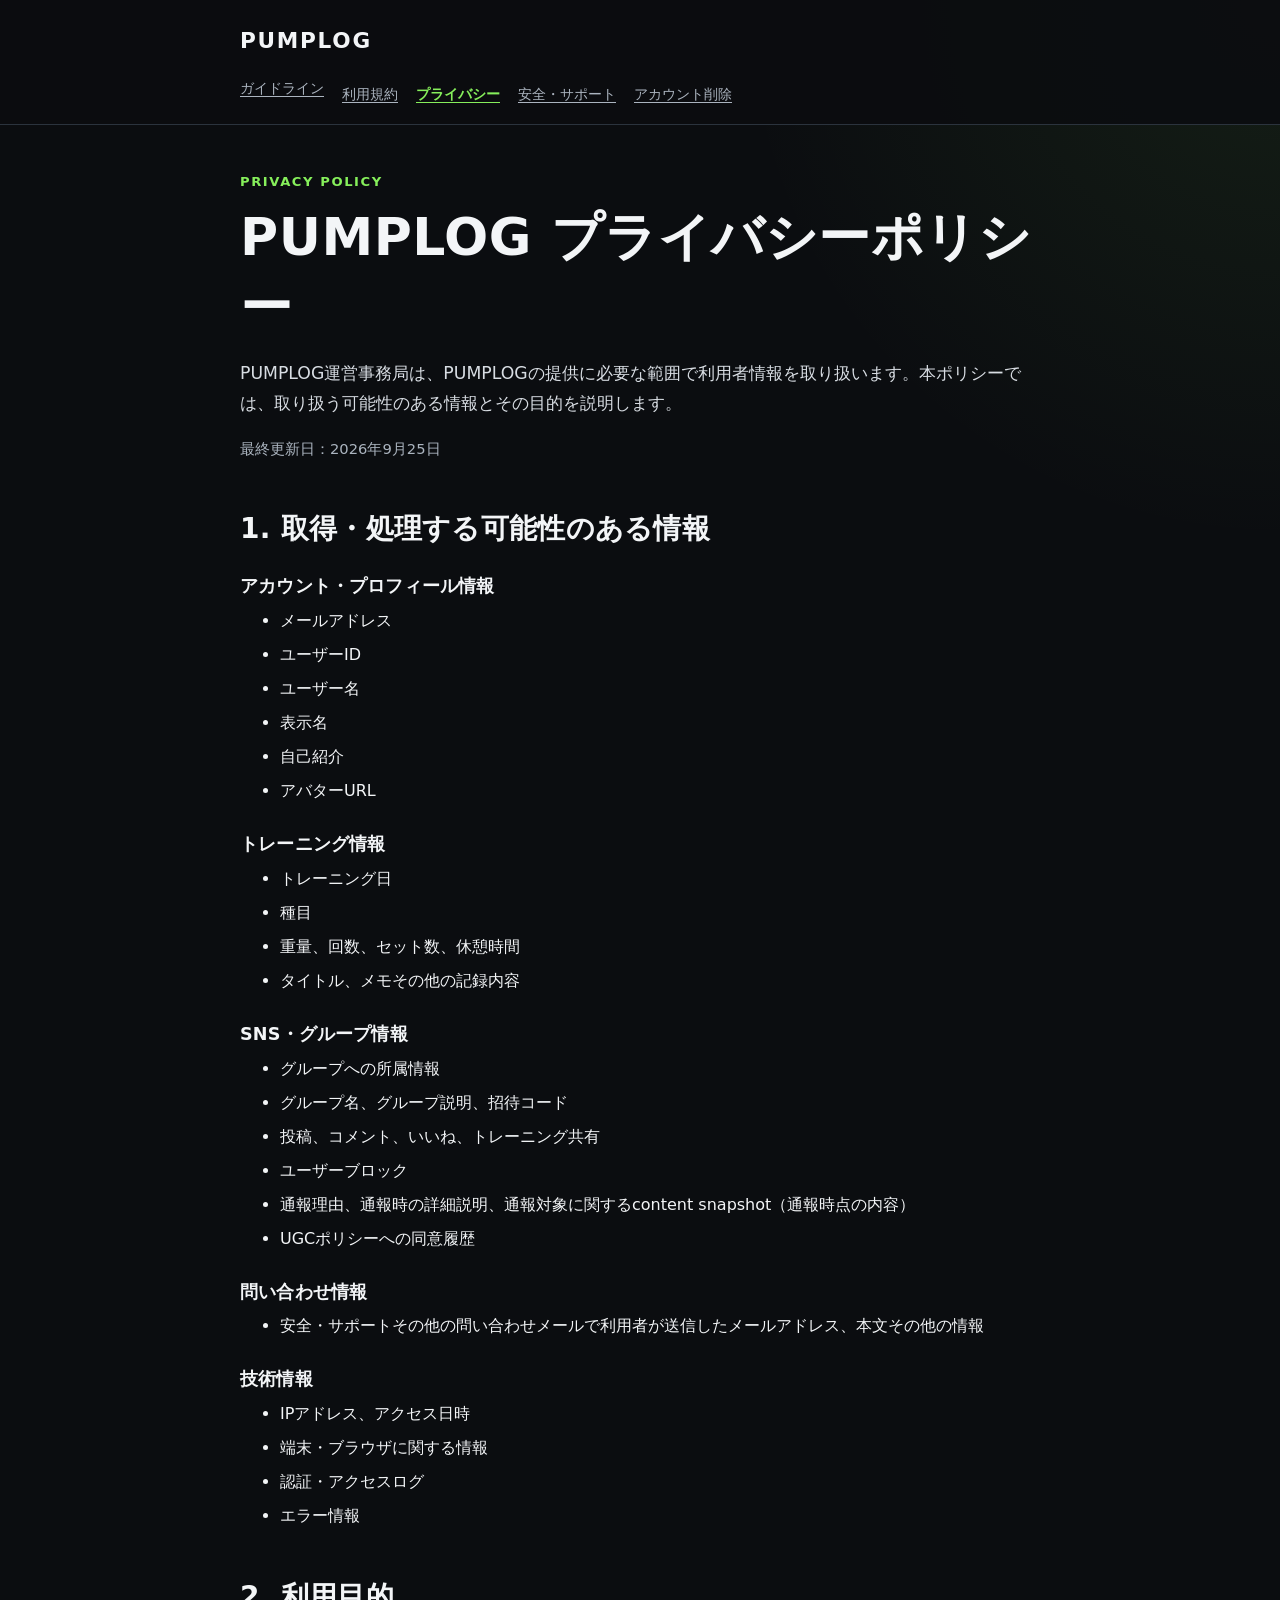
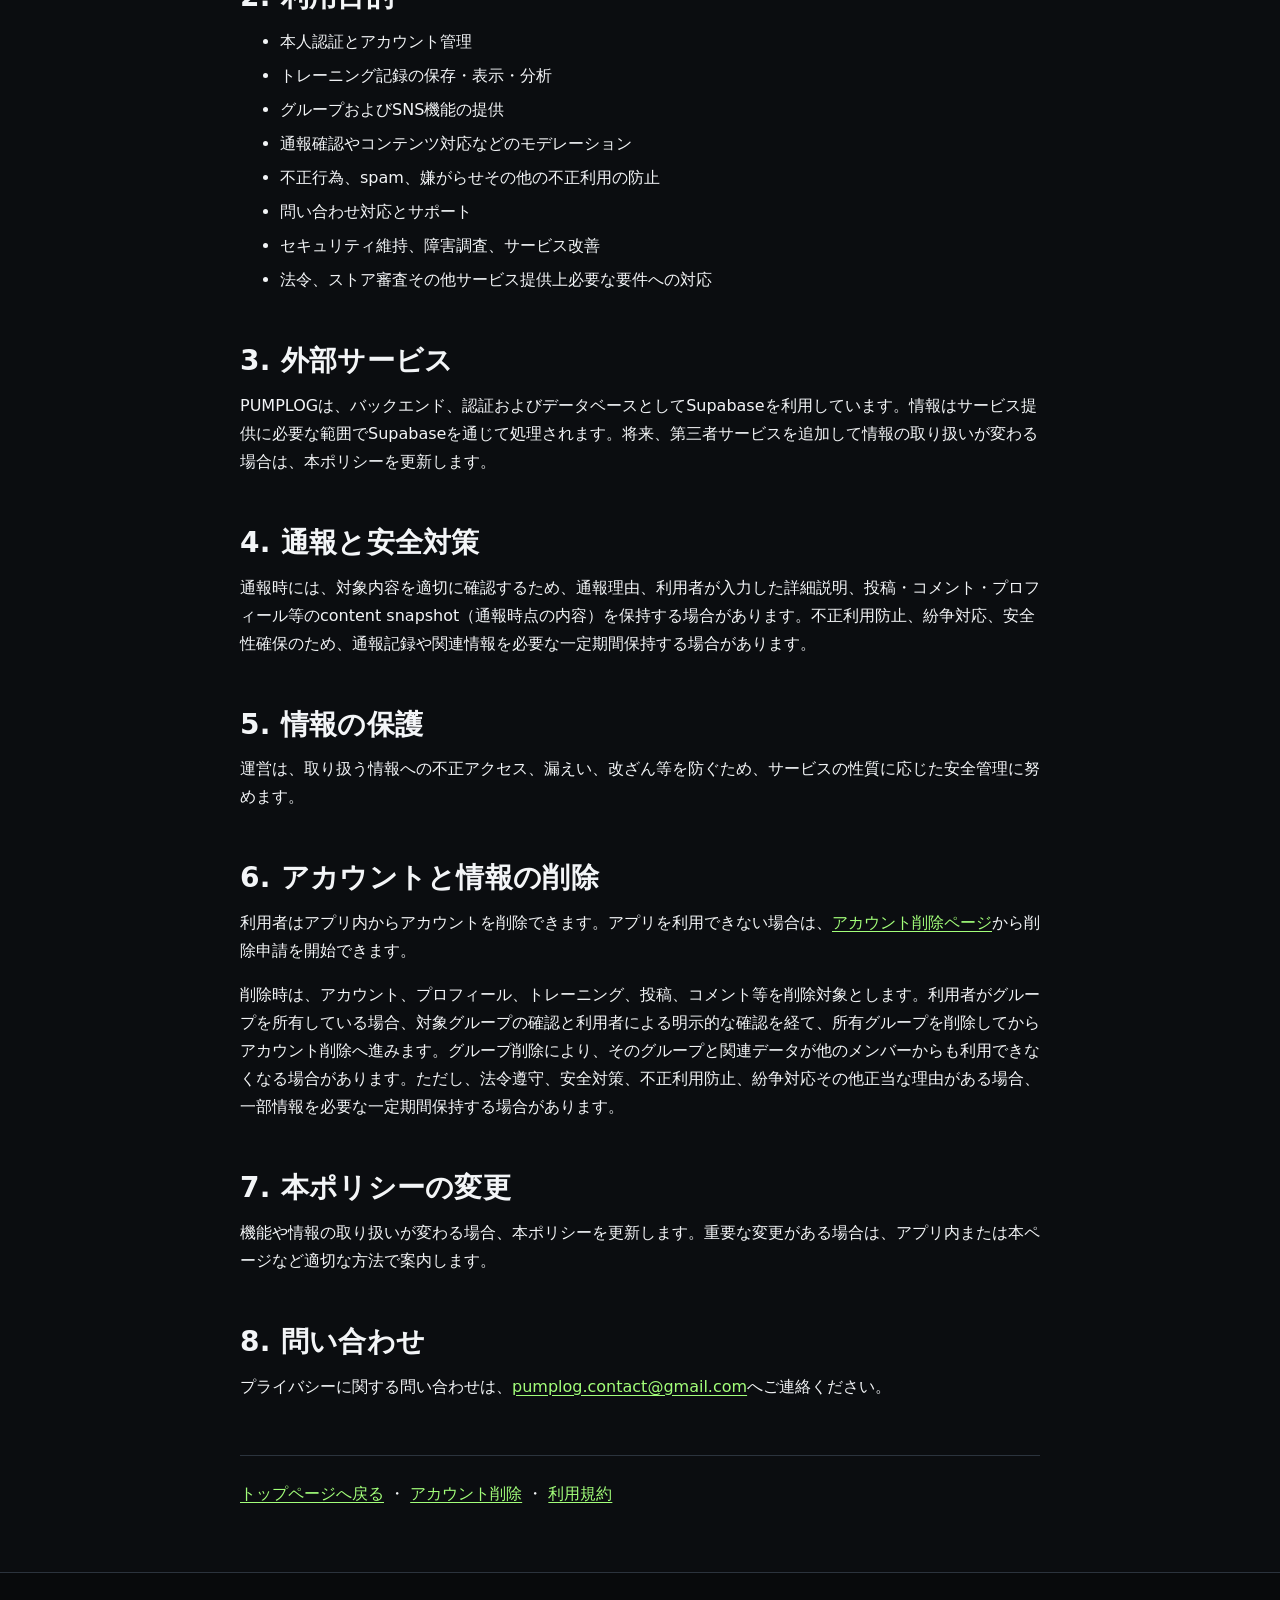
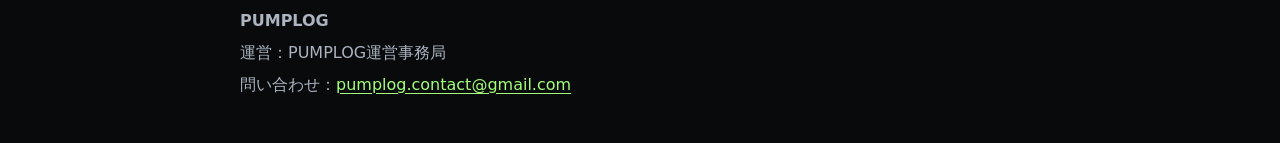
==== privacy/index.html @ 7491b212 "Add PUMPLOG legal and safety pages" ====
<!doctype html>
<html lang="ja">
<head>
  <meta charset="utf-8">
  <meta name="viewport" content="width=device-width, initial-scale=1">
  <meta name="description" content="PUMPLOGプライバシーポリシー">
  <title>プライバシーポリシー | PUMPLOG</title>
  <link rel="stylesheet" href="../styles.css">
</head>
<body>
  <header class="site-header"><div class="header-inner">
    <a class="brand" href="../">PUMPLOG</a>
    <nav class="site-nav" aria-label="法務・サポート"><ul>
      <li><a href="../guidelines/">ガイドライン</a></li><li><a href="../terms/">利用規約</a></li><li><a href="../privacy/" aria-current="page">プライバシー</a></li><li><a href="../safety/">安全・サポート</a></li><li><a href="../delete-account/">アカウント削除</a></li>
    </ul></nav>
  </div></header>
  <main>
    <p class="eyebrow">Privacy Policy</p>
    <h1>PUMPLOG プライバシーポリシー</h1>
    <p class="lead">PUMPLOG運営事務局は、PUMPLOGの提供に必要な範囲で利用者情報を取り扱います。本ポリシーでは、取り扱う可能性のある情報とその目的を説明します。</p>
    <p class="updated">最終更新日：2026年9月25日</p>

    <h2>1. 取得・処理する可能性のある情報</h2>
    <h3>アカウント・プロフィール情報</h3>
    <ul><li>メールアドレス</li><li>ユーザーID</li><li>ユーザー名</li><li>表示名</li><li>自己紹介</li><li>アバターURL</li></ul>
    <h3>トレーニング情報</h3>
    <ul><li>トレーニング日</li><li>種目</li><li>重量、回数、セット数、休憩時間</li><li>タイトル、メモその他の記録内容</li></ul>
    <h3>SNS・グループ情報</h3>
    <ul><li>グループへの所属情報</li><li>グループ名、グループ説明、招待コード</li><li>投稿、コメント、いいね、トレーニング共有</li><li>ユーザーブロック</li><li>通報理由、通報時の詳細説明、通報対象に関するcontent snapshot（通報時点の内容）</li><li>UGCポリシーへの同意履歴</li></ul>
    <h3>問い合わせ情報</h3>
    <ul><li>安全・サポートその他の問い合わせメールで利用者が送信したメールアドレス、本文その他の情報</li></ul>
    <h3>技術情報</h3>
    <ul><li>IPアドレス、アクセス日時</li><li>端末・ブラウザに関する情報</li><li>認証・アクセスログ</li><li>エラー情報</li></ul>

    <h2>2. 利用目的</h2>
    <ul>
      <li>本人認証とアカウント管理</li>
      <li>トレーニング記録の保存・表示・分析</li>
      <li>グループおよびSNS機能の提供</li>
      <li>通報確認やコンテンツ対応などのモデレーション</li>
      <li>不正行為、spam、嫌がらせその他の不正利用の防止</li>
      <li>問い合わせ対応とサポート</li>
      <li>セキュリティ維持、障害調査、サービス改善</li>
      <li>法令、ストア審査その他サービス提供上必要な要件への対応</li>
    </ul>

    <h2>3. 外部サービス</h2>
    <p>PUMPLOGは、バックエンド、認証およびデータベースとしてSupabaseを利用しています。情報はサービス提供に必要な範囲でSupabaseを通じて処理されます。将来、第三者サービスを追加して情報の取り扱いが変わる場合は、本ポリシーを更新します。</p>

    <h2>4. 通報と安全対策</h2>
    <p>通報時には、対象内容を適切に確認するため、通報理由、利用者が入力した詳細説明、投稿・コメント・プロフィール等のcontent snapshot（通報時点の内容）を保持する場合があります。不正利用防止、紛争対応、安全性確保のため、通報記録や関連情報を必要な一定期間保持する場合があります。</p>

    <h2>5. 情報の保護</h2>
    <p>運営は、取り扱う情報への不正アクセス、漏えい、改ざん等を防ぐため、サービスの性質に応じた安全管理に努めます。</p>

    <h2>6. アカウントと情報の削除</h2>
    <p>利用者はアプリ内からアカウントを削除できます。アプリを利用できない場合は、<a href="../delete-account/">アカウント削除ページ</a>から削除申請を開始できます。</p>
    <p>削除時は、アカウント、プロフィール、トレーニング、投稿、コメント等を削除対象とします。利用者がグループを所有している場合、対象グループの確認と利用者による明示的な確認を経て、所有グループを削除してからアカウント削除へ進みます。グループ削除により、そのグループと関連データが他のメンバーからも利用できなくなる場合があります。ただし、法令遵守、安全対策、不正利用防止、紛争対応その他正当な理由がある場合、一部情報を必要な一定期間保持する場合があります。</p>

    <h2>7. 本ポリシーの変更</h2>
    <p>機能や情報の取り扱いが変わる場合、本ポリシーを更新します。重要な変更がある場合は、アプリ内または本ページなど適切な方法で案内します。</p>

    <h2>8. 問い合わせ</h2>
    <p>プライバシーに関する問い合わせは、<a href="mailto:pumplog.contact@gmail.com">pumplog.contact@gmail.com</a>へご連絡ください。</p>

    <nav class="page-links" aria-label="関連ページ"><a href="../">トップページへ戻る</a> ・ <a href="../delete-account/">アカウント削除</a> ・ <a href="../terms/">利用規約</a></nav>
  </main>
  <footer class="site-footer"><div class="footer-inner"><p><strong>PUMPLOG</strong></p><p>運営：PUMPLOG運営事務局</p><p>問い合わせ：<a href="mailto:pumplog.contact@gmail.com">pumplog.contact@gmail.com</a></p></div></footer>
</body>
</html>
---- styles.css ----
:root {
  color-scheme: dark;
  --bg: #0b0d10;
  --surface: #14181d;
  --surface-strong: #1b2128;
  --text: #f3f5f7;
  --muted: #abb4bf;
  --accent: #86ef5b;
  --accent-strong: #a3ff7a;
  --border: #2b333d;
  --danger: #ff8b8b;
  --radius: 16px;
  --shadow: 0 18px 45px rgba(0, 0, 0, 0.24);
}

* { box-sizing: border-box; }

html { scroll-behavior: smooth; }

body {
  margin: 0;
  min-height: 100vh;
  background:
    radial-gradient(circle at top right, rgba(134, 239, 91, 0.08), transparent 34rem),
    var(--bg);
  color: var(--text);
  font-family: system-ui, -apple-system, BlinkMacSystemFont, "Segoe UI", sans-serif;
  font-size: 16px;
  line-height: 1.75;
}

a { color: var(--accent-strong); text-underline-offset: 0.2em; }
a:hover { text-decoration-thickness: 2px; }
a:focus-visible, .button:focus-visible {
  outline: 3px solid var(--accent);
  outline-offset: 4px;
  border-radius: 4px;
}

.site-header {
  border-bottom: 1px solid var(--border);
  background: rgba(11, 13, 16, 0.92);
}

.header-inner, main, .footer-inner {
  width: min(100% - 32px, 800px);
  margin-inline: auto;
}

.header-inner { padding: 22px 0 16px; }
.brand {
  display: inline-block;
  color: var(--text);
  font-size: 1.35rem;
  font-weight: 800;
  letter-spacing: 0.08em;
  text-decoration: none;
}

.site-nav ul {
  display: flex;
  flex-wrap: wrap;
  gap: 8px 18px;
  margin: 14px 0 0;
  padding: 0;
  list-style: none;
}

.site-nav a { color: var(--muted); font-size: 0.9rem; }
.site-nav a[aria-current="page"] { color: var(--accent); font-weight: 700; }

main { padding: 46px 0 64px; }
.hero { padding: 20px 0 28px; }
.eyebrow {
  margin: 0 0 8px;
  color: var(--accent);
  font-size: 0.82rem;
  font-weight: 800;
  letter-spacing: 0.12em;
  text-transform: uppercase;
}

h1, h2, h3 { line-height: 1.35; letter-spacing: 0.01em; }
h1 { margin: 0 0 16px; font-size: clamp(2rem, 9vw, 3.25rem); }
h2 { margin: 48px 0 12px; font-size: clamp(1.35rem, 5vw, 1.75rem); }
h3 { margin: 28px 0 8px; font-size: 1.1rem; }
p, ul, ol { margin-top: 0; }
li + li { margin-top: 6px; }
.lead { color: #d8dde3; font-size: 1.08rem; }
.updated { color: var(--muted); font-size: 0.92rem; }

.cards {
  display: grid;
  grid-template-columns: 1fr;
  gap: 14px;
  margin-top: 26px;
}

.card {
  display: block;
  padding: 22px;
  border: 1px solid var(--border);
  border-radius: var(--radius);
  background: linear-gradient(145deg, var(--surface-strong), var(--surface));
  color: var(--text);
  text-decoration: none;
  box-shadow: var(--shadow);
}

.card:hover { border-color: var(--accent); transform: translateY(-1px); }
.card strong { display: block; margin-bottom: 5px; font-size: 1.08rem; }
.card span { color: var(--muted); }

.notice, .action-box {
  margin: 26px 0;
  padding: 20px;
  border: 1px solid var(--border);
  border-left: 4px solid var(--accent);
  border-radius: 10px;
  background: var(--surface);
}

.notice--urgent { border-left-color: var(--danger); }
.button {
  display: inline-block;
  margin-top: 6px;
  padding: 12px 18px;
  border-radius: 10px;
  background: var(--accent);
  color: #081006;
  font-weight: 800;
  text-decoration: none;
}
.button:hover { background: var(--accent-strong); }

.page-links {
  margin-top: 54px;
  padding-top: 24px;
  border-top: 1px solid var(--border);
}

.site-footer {
  border-top: 1px solid var(--border);
  background: #080a0c;
  color: var(--muted);
}
.footer-inner { padding: 30px 0 40px; }
.footer-inner p { margin: 4px 0; }

@media (min-width: 640px) {
  .header-inner, main, .footer-inner { width: min(100% - 64px, 800px); }
  .cards { grid-template-columns: repeat(2, minmax(0, 1fr)); }
  .card { min-height: 145px; }
}

@media (prefers-reduced-motion: no-preference) {
  .card, .button { transition: border-color 160ms ease, background-color 160ms ease, transform 160ms ease; }
}
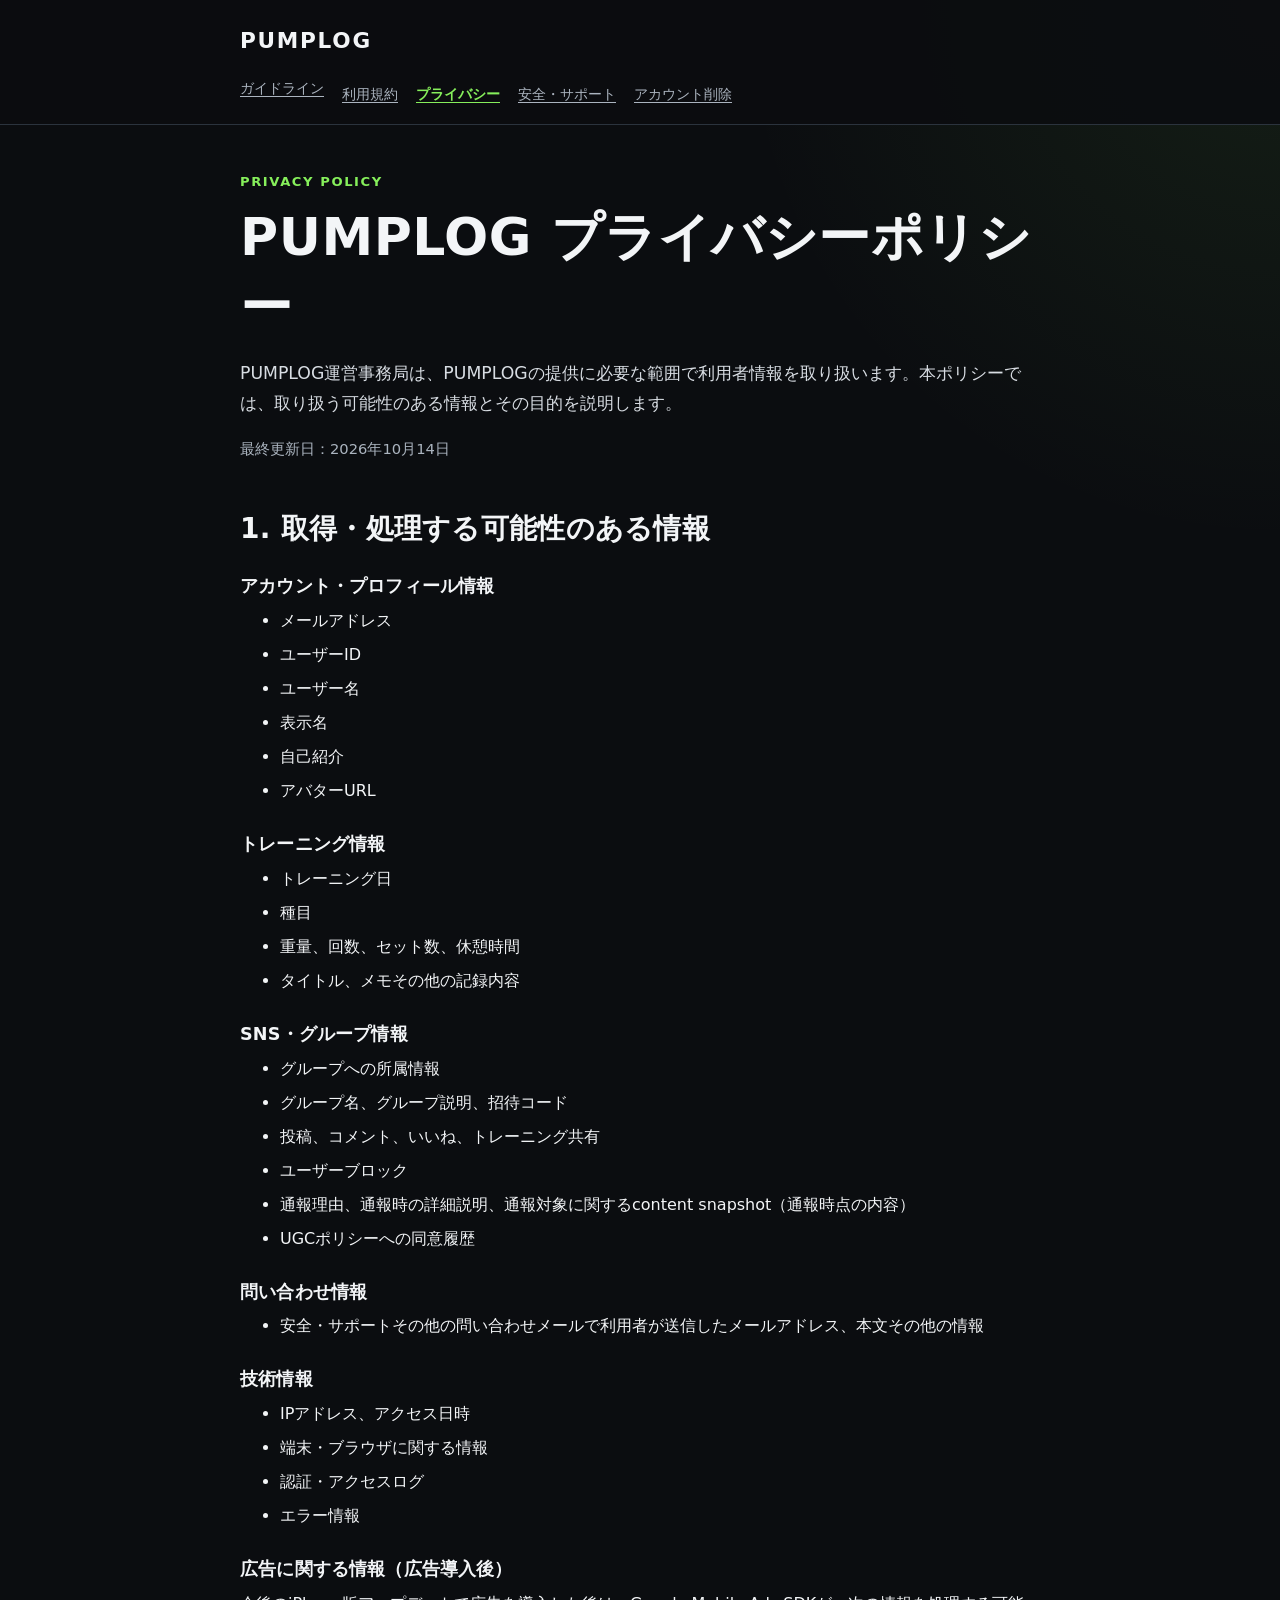
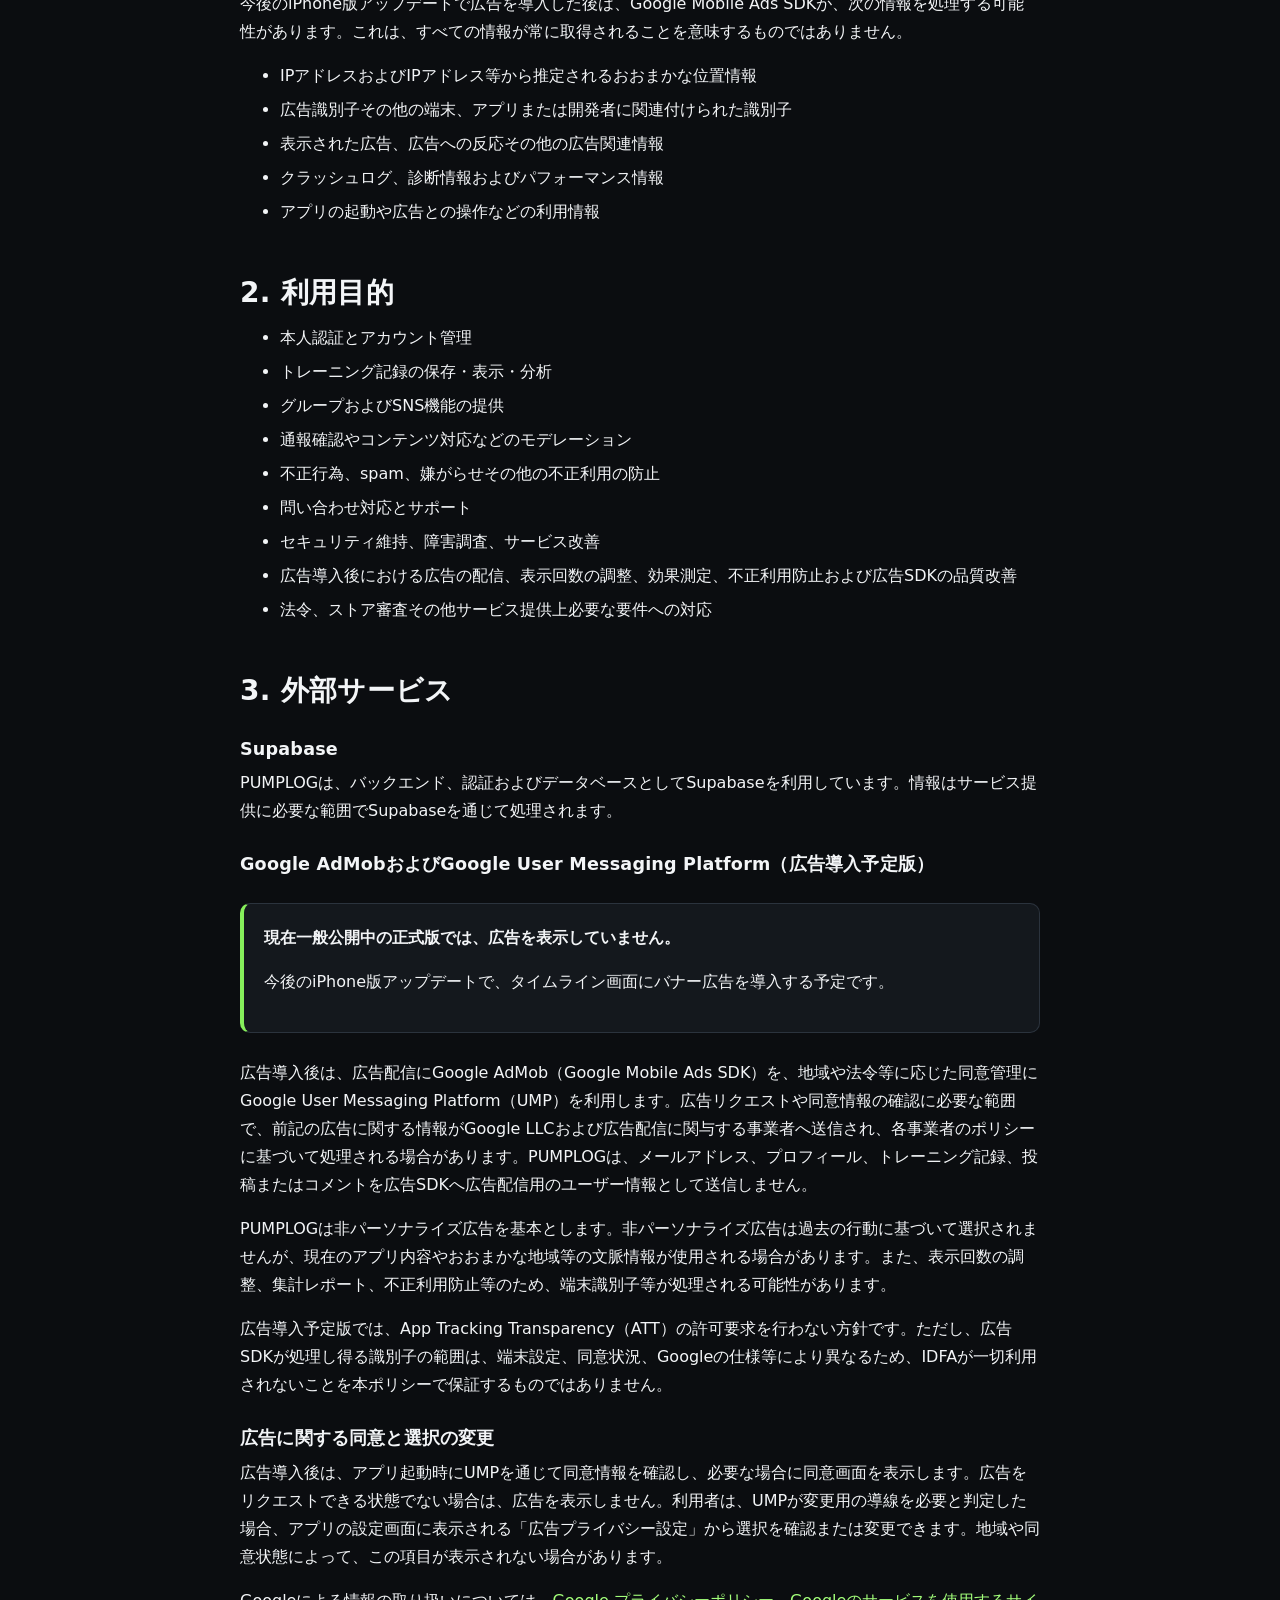
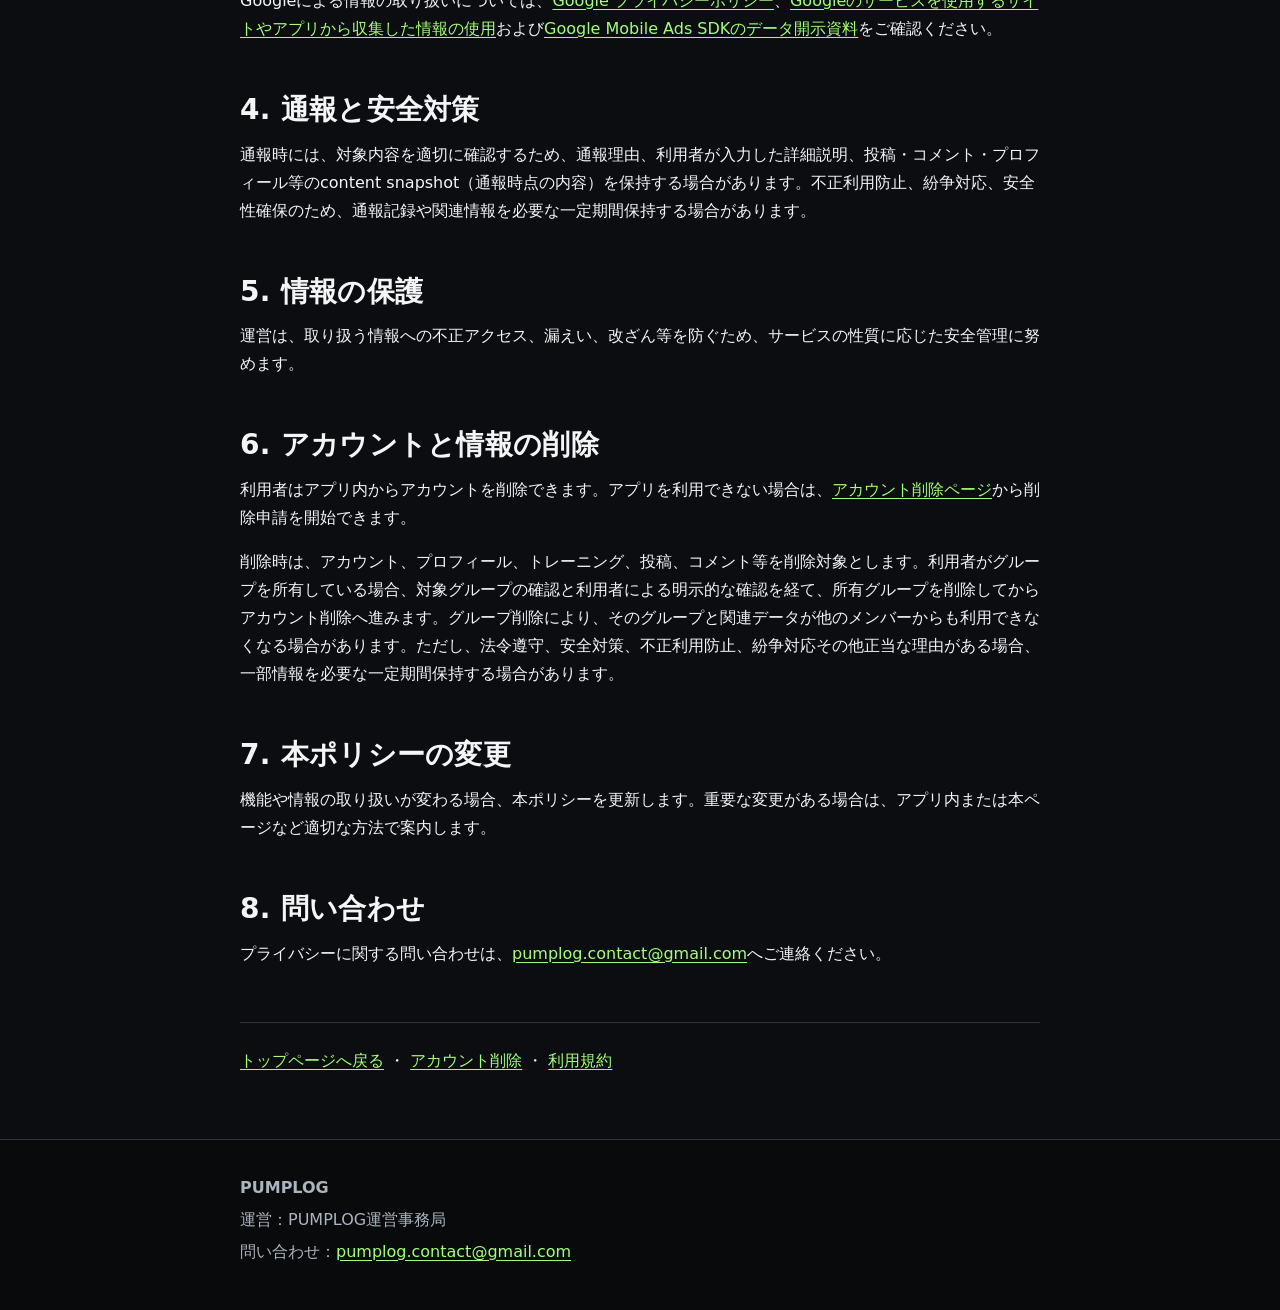
==== commit e5ca3bbc: "Update privacy policy for planned AdMob rollout" ====
--- a/privacy/index.html
+++ b/privacy/index.html
@@ -18,7 +18,7 @@
     <p class="eyebrow">Privacy Policy</p>
     <h1>PUMPLOG プライバシーポリシー</h1>
     <p class="lead">PUMPLOG運営事務局は、PUMPLOGの提供に必要な範囲で利用者情報を取り扱います。本ポリシーでは、取り扱う可能性のある情報とその目的を説明します。</p>
-    <p class="updated">最終更新日：2026年9月25日</p>
+    <p class="updated">最終更新日：2026年10月14日</p>
 
     <h2>1. 取得・処理する可能性のある情報</h2>
     <h3>アカウント・プロフィール情報</h3>
@@ -31,6 +31,15 @@
     <ul><li>安全・サポートその他の問い合わせメールで利用者が送信したメールアドレス、本文その他の情報</li></ul>
     <h3>技術情報</h3>
     <ul><li>IPアドレス、アクセス日時</li><li>端末・ブラウザに関する情報</li><li>認証・アクセスログ</li><li>エラー情報</li></ul>
+    <h3>広告に関する情報（広告導入後）</h3>
+    <p>今後のiPhone版アップデートで広告を導入した後は、Google Mobile Ads SDKが、次の情報を処理する可能性があります。これは、すべての情報が常に取得されることを意味するものではありません。</p>
+    <ul>
+      <li>IPアドレスおよびIPアドレス等から推定されるおおまかな位置情報</li>
+      <li>広告識別子その他の端末、アプリまたは開発者に関連付けられた識別子</li>
+      <li>表示された広告、広告への反応その他の広告関連情報</li>
+      <li>クラッシュログ、診断情報およびパフォーマンス情報</li>
+      <li>アプリの起動や広告との操作などの利用情報</li>
+    </ul>
 
     <h2>2. 利用目的</h2>
     <ul>
@@ -41,11 +50,26 @@
       <li>不正行為、spam、嫌がらせその他の不正利用の防止</li>
       <li>問い合わせ対応とサポート</li>
       <li>セキュリティ維持、障害調査、サービス改善</li>
+      <li>広告導入後における広告の配信、表示回数の調整、効果測定、不正利用防止および広告SDKの品質改善</li>
       <li>法令、ストア審査その他サービス提供上必要な要件への対応</li>
     </ul>
 
     <h2>3. 外部サービス</h2>
-    <p>PUMPLOGは、バックエンド、認証およびデータベースとしてSupabaseを利用しています。情報はサービス提供に必要な範囲でSupabaseを通じて処理されます。将来、第三者サービスを追加して情報の取り扱いが変わる場合は、本ポリシーを更新します。</p>
+    <h3>Supabase</h3>
+    <p>PUMPLOGは、バックエンド、認証およびデータベースとしてSupabaseを利用しています。情報はサービス提供に必要な範囲でSupabaseを通じて処理されます。</p>
+
+    <h3>Google AdMobおよびGoogle User Messaging Platform（広告導入予定版）</h3>
+    <div class="notice">
+      <p><strong>現在一般公開中の正式版では、広告を表示していません。</strong></p>
+      <p>今後のiPhone版アップデートで、タイムライン画面にバナー広告を導入する予定です。</p>
+    </div>
+    <p>広告導入後は、広告配信にGoogle AdMob（Google Mobile Ads SDK）を、地域や法令等に応じた同意管理にGoogle User Messaging Platform（UMP）を利用します。広告リクエストや同意情報の確認に必要な範囲で、前記の広告に関する情報がGoogle LLCおよび広告配信に関与する事業者へ送信され、各事業者のポリシーに基づいて処理される場合があります。PUMPLOGは、メールアドレス、プロフィール、トレーニング記録、投稿またはコメントを広告SDKへ広告配信用のユーザー情報として送信しません。</p>
+    <p>PUMPLOGは非パーソナライズ広告を基本とします。非パーソナライズ広告は過去の行動に基づいて選択されませんが、現在のアプリ内容やおおまかな地域等の文脈情報が使用される場合があります。また、表示回数の調整、集計レポート、不正利用防止等のため、端末識別子等が処理される可能性があります。</p>
+    <p>広告導入予定版では、App Tracking Transparency（ATT）の許可要求を行わない方針です。ただし、広告SDKが処理し得る識別子の範囲は、端末設定、同意状況、Googleの仕様等により異なるため、IDFAが一切利用されないことを本ポリシーで保証するものではありません。</p>
+
+    <h3>広告に関する同意と選択の変更</h3>
+    <p>広告導入後は、アプリ起動時にUMPを通じて同意情報を確認し、必要な場合に同意画面を表示します。広告をリクエストできる状態でない場合は、広告を表示しません。利用者は、UMPが変更用の導線を必要と判定した場合、アプリの設定画面に表示される「広告プライバシー設定」から選択を確認または変更できます。地域や同意状態によって、この項目が表示されない場合があります。</p>
+    <p>Googleによる情報の取り扱いについては、<a href="https://policies.google.com/privacy?hl=ja">Google プライバシーポリシー</a>、<a href="https://policies.google.com/technologies/partner-sites?hl=ja">Googleのサービスを使用するサイトやアプリから収集した情報の使用</a>および<a href="https://developers.google.com/admob/ios/privacy/data-disclosure">Google Mobile Ads SDKのデータ開示資料</a>をご確認ください。</p>
 
     <h2>4. 通報と安全対策</h2>
     <p>通報時には、対象内容を適切に確認するため、通報理由、利用者が入力した詳細説明、投稿・コメント・プロフィール等のcontent snapshot（通報時点の内容）を保持する場合があります。不正利用防止、紛争対応、安全性確保のため、通報記録や関連情報を必要な一定期間保持する場合があります。</p>
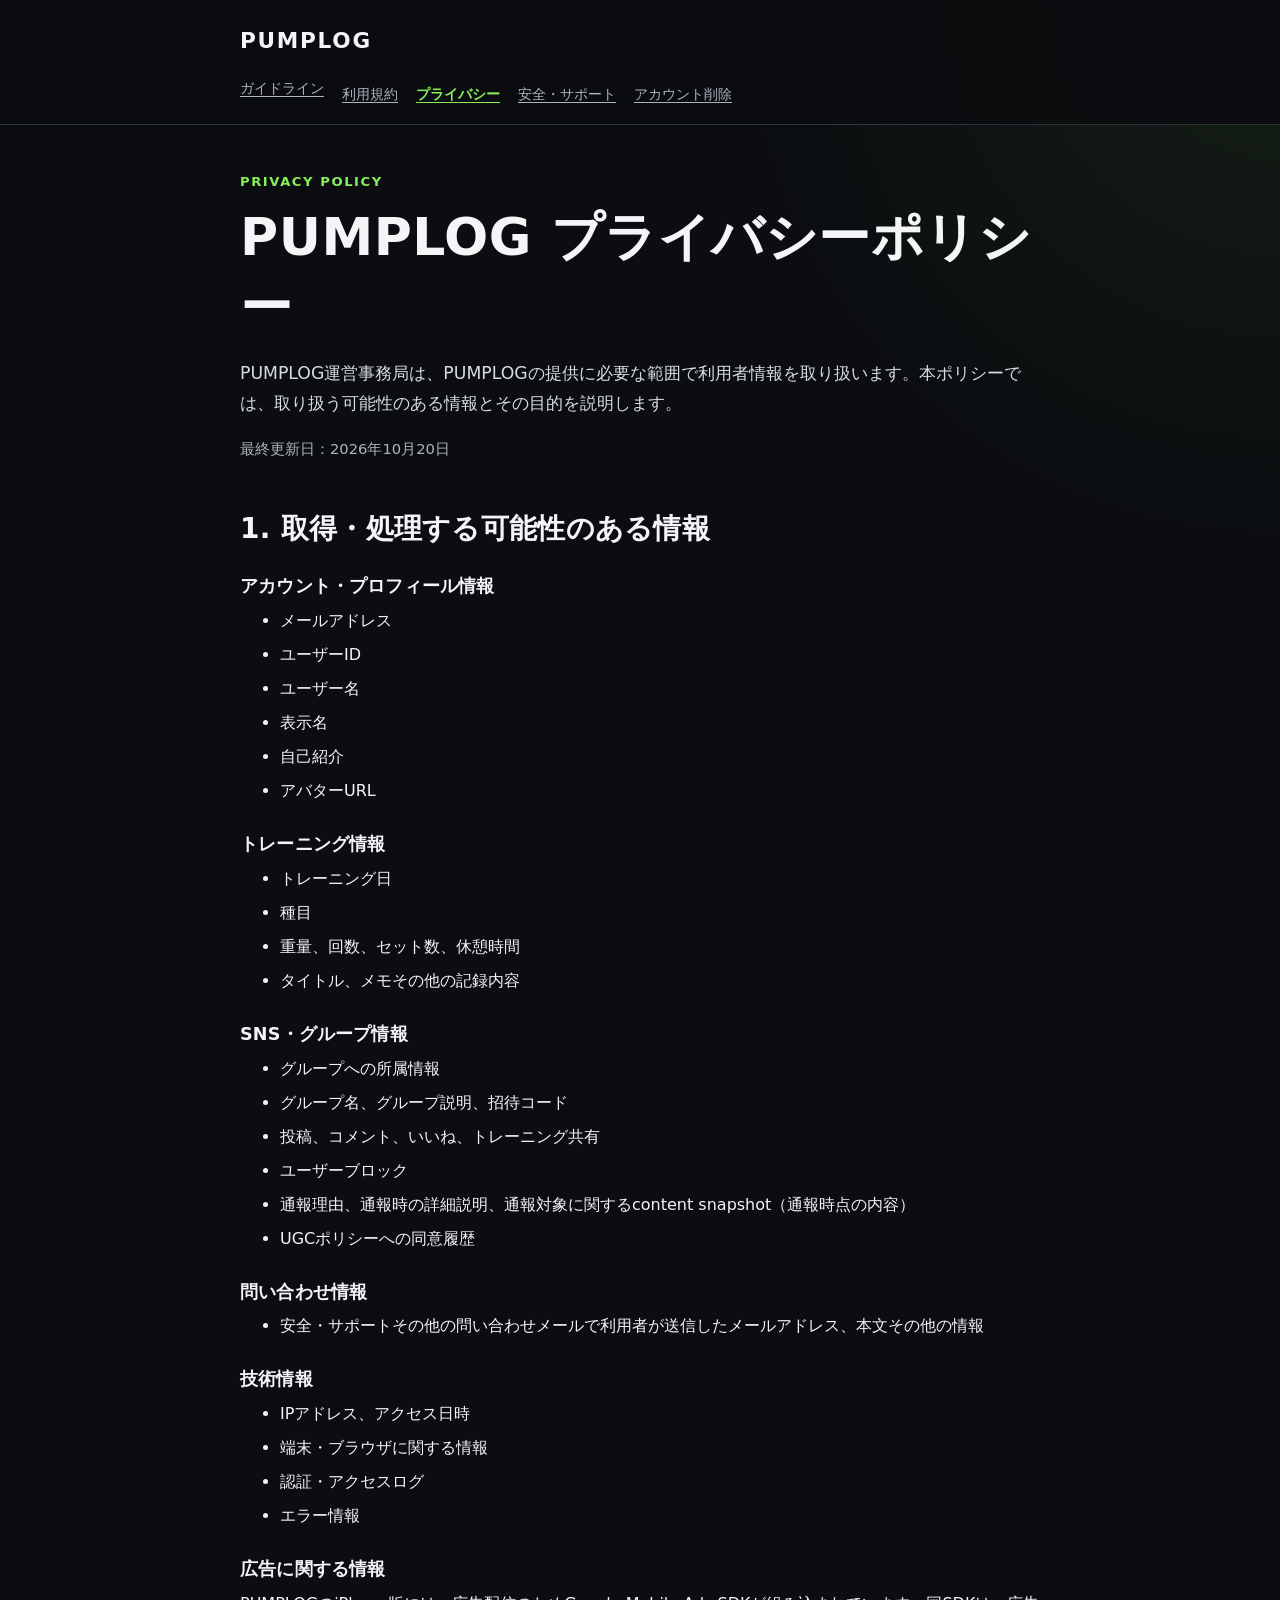
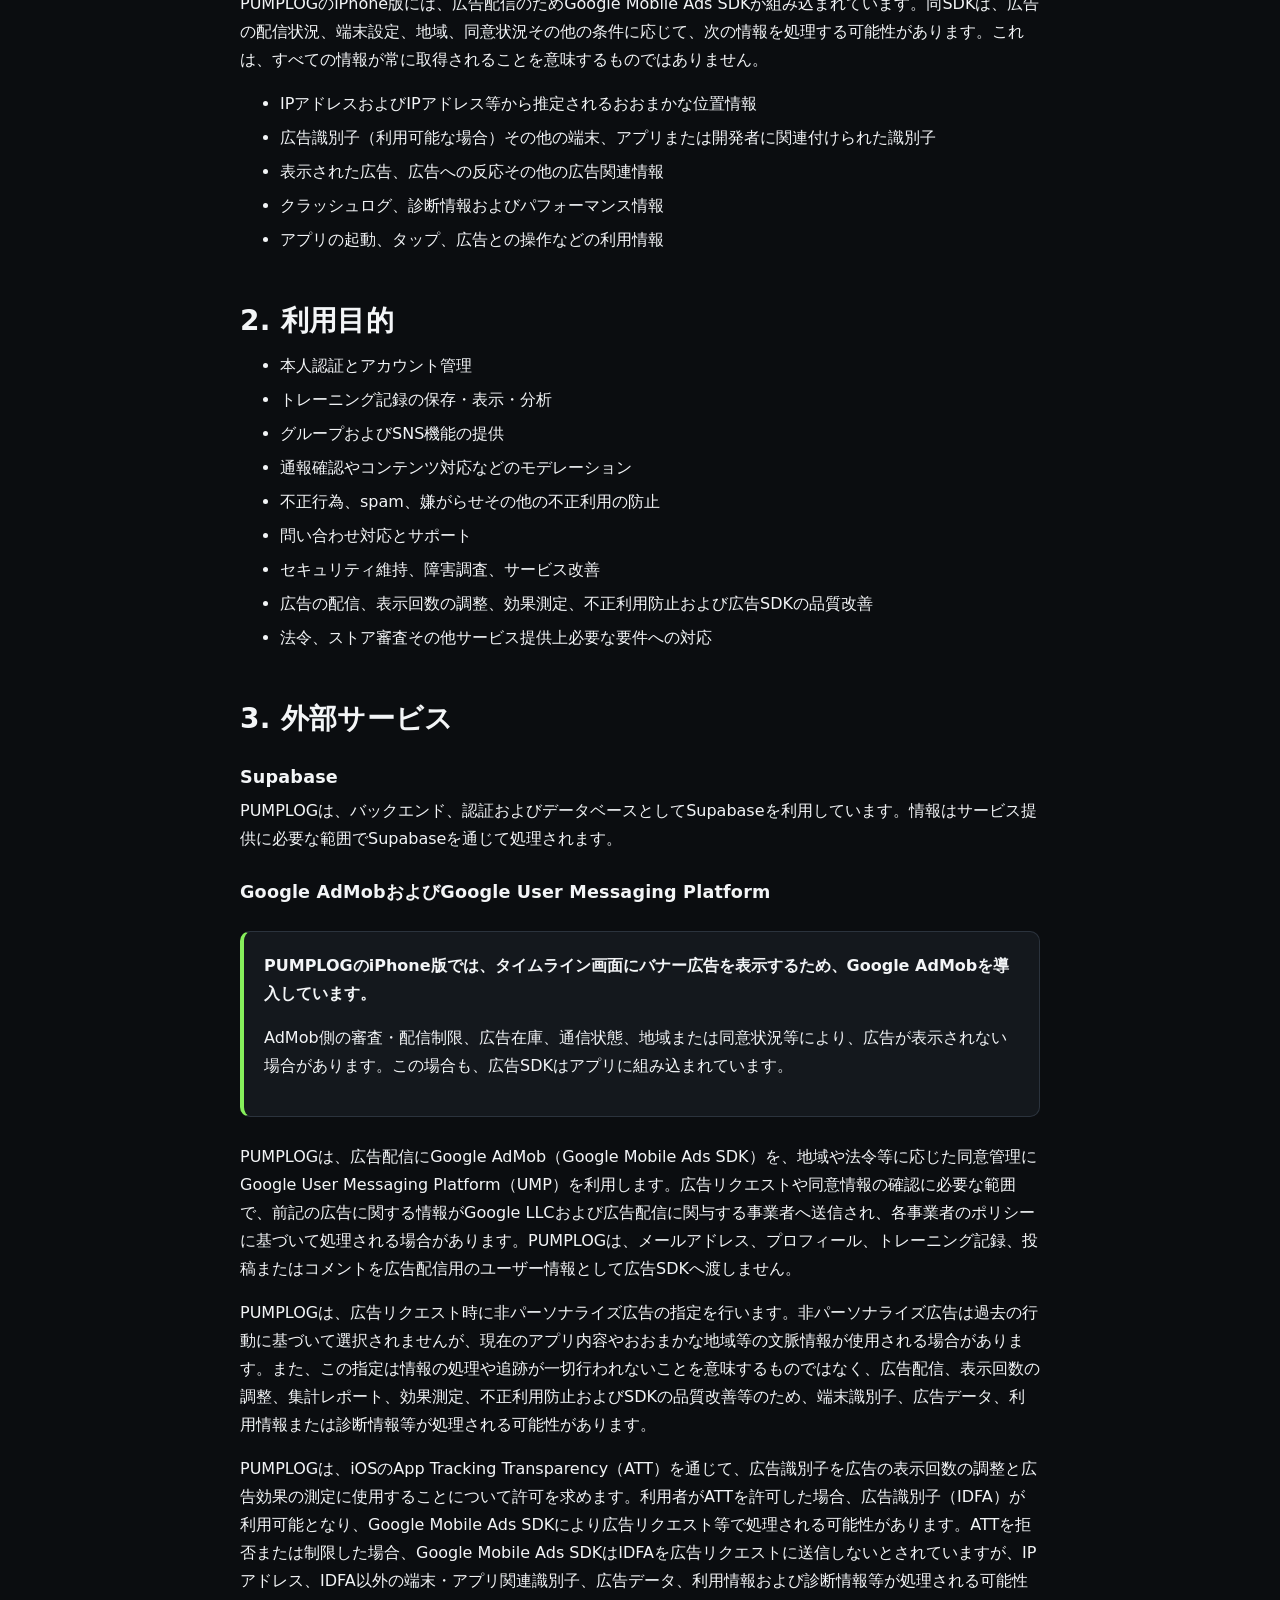
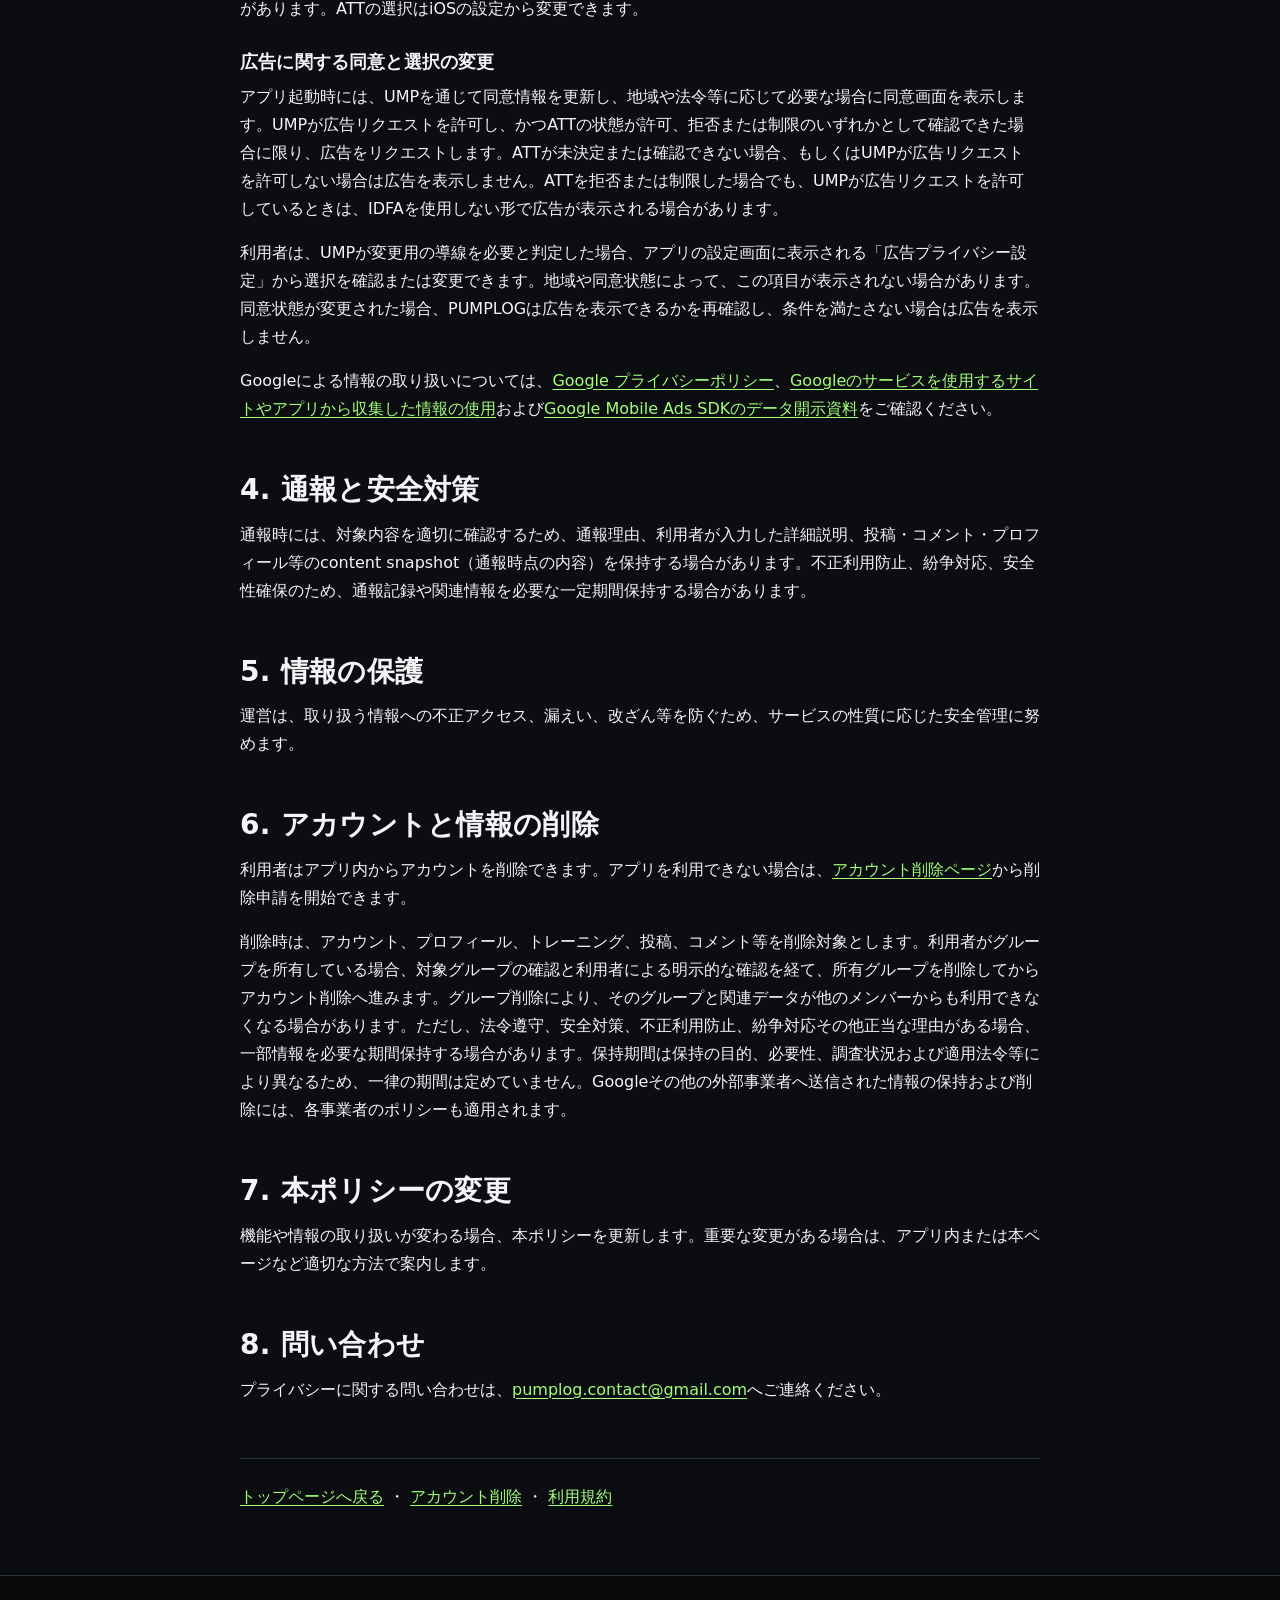
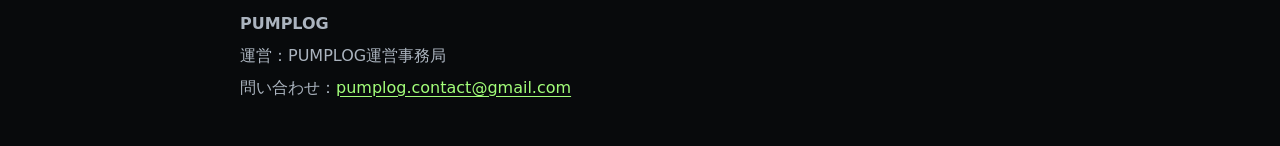
==== commit 09fd1dae: "Update privacy policy for AdMob and ATT" ====
--- a/privacy/index.html
+++ b/privacy/index.html
@@ -18,7 +18,7 @@
     <p class="eyebrow">Privacy Policy</p>
     <h1>PUMPLOG プライバシーポリシー</h1>
     <p class="lead">PUMPLOG運営事務局は、PUMPLOGの提供に必要な範囲で利用者情報を取り扱います。本ポリシーでは、取り扱う可能性のある情報とその目的を説明します。</p>
-    <p class="updated">最終更新日：2026年10月14日</p>
+    <p class="updated">最終更新日：2026年10月20日</p>
 
     <h2>1. 取得・処理する可能性のある情報</h2>
     <h3>アカウント・プロフィール情報</h3>
@@ -31,14 +31,14 @@
     <ul><li>安全・サポートその他の問い合わせメールで利用者が送信したメールアドレス、本文その他の情報</li></ul>
     <h3>技術情報</h3>
     <ul><li>IPアドレス、アクセス日時</li><li>端末・ブラウザに関する情報</li><li>認証・アクセスログ</li><li>エラー情報</li></ul>
-    <h3>広告に関する情報（広告導入後）</h3>
-    <p>今後のiPhone版アップデートで広告を導入した後は、Google Mobile Ads SDKが、次の情報を処理する可能性があります。これは、すべての情報が常に取得されることを意味するものではありません。</p>
+    <h3>広告に関する情報</h3>
+    <p>PUMPLOGのiPhone版には、広告配信のためGoogle Mobile Ads SDKが組み込まれています。同SDKは、広告の配信状況、端末設定、地域、同意状況その他の条件に応じて、次の情報を処理する可能性があります。これは、すべての情報が常に取得されることを意味するものではありません。</p>
     <ul>
       <li>IPアドレスおよびIPアドレス等から推定されるおおまかな位置情報</li>
-      <li>広告識別子その他の端末、アプリまたは開発者に関連付けられた識別子</li>
+      <li>広告識別子（利用可能な場合）その他の端末、アプリまたは開発者に関連付けられた識別子</li>
       <li>表示された広告、広告への反応その他の広告関連情報</li>
       <li>クラッシュログ、診断情報およびパフォーマンス情報</li>
-      <li>アプリの起動や広告との操作などの利用情報</li>
+      <li>アプリの起動、タップ、広告との操作などの利用情報</li>
     </ul>
 
     <h2>2. 利用目的</h2>
@@ -50,7 +50,7 @@
       <li>不正行為、spam、嫌がらせその他の不正利用の防止</li>
       <li>問い合わせ対応とサポート</li>
       <li>セキュリティ維持、障害調査、サービス改善</li>
-      <li>広告導入後における広告の配信、表示回数の調整、効果測定、不正利用防止および広告SDKの品質改善</li>
+      <li>広告の配信、表示回数の調整、効果測定、不正利用防止および広告SDKの品質改善</li>
       <li>法令、ストア審査その他サービス提供上必要な要件への対応</li>
     </ul>
 
@@ -58,17 +58,18 @@
     <h3>Supabase</h3>
     <p>PUMPLOGは、バックエンド、認証およびデータベースとしてSupabaseを利用しています。情報はサービス提供に必要な範囲でSupabaseを通じて処理されます。</p>
 
-    <h3>Google AdMobおよびGoogle User Messaging Platform（広告導入予定版）</h3>
+    <h3>Google AdMobおよびGoogle User Messaging Platform</h3>
     <div class="notice">
-      <p><strong>現在一般公開中の正式版では、広告を表示していません。</strong></p>
-      <p>今後のiPhone版アップデートで、タイムライン画面にバナー広告を導入する予定です。</p>
+      <p><strong>PUMPLOGのiPhone版では、タイムライン画面にバナー広告を表示するため、Google AdMobを導入しています。</strong></p>
+      <p>AdMob側の審査・配信制限、広告在庫、通信状態、地域または同意状況等により、広告が表示されない場合があります。この場合も、広告SDKはアプリに組み込まれています。</p>
     </div>
-    <p>広告導入後は、広告配信にGoogle AdMob（Google Mobile Ads SDK）を、地域や法令等に応じた同意管理にGoogle User Messaging Platform（UMP）を利用します。広告リクエストや同意情報の確認に必要な範囲で、前記の広告に関する情報がGoogle LLCおよび広告配信に関与する事業者へ送信され、各事業者のポリシーに基づいて処理される場合があります。PUMPLOGは、メールアドレス、プロフィール、トレーニング記録、投稿またはコメントを広告SDKへ広告配信用のユーザー情報として送信しません。</p>
-    <p>PUMPLOGは非パーソナライズ広告を基本とします。非パーソナライズ広告は過去の行動に基づいて選択されませんが、現在のアプリ内容やおおまかな地域等の文脈情報が使用される場合があります。また、表示回数の調整、集計レポート、不正利用防止等のため、端末識別子等が処理される可能性があります。</p>
-    <p>広告導入予定版では、App Tracking Transparency（ATT）の許可要求を行わない方針です。ただし、広告SDKが処理し得る識別子の範囲は、端末設定、同意状況、Googleの仕様等により異なるため、IDFAが一切利用されないことを本ポリシーで保証するものではありません。</p>
+    <p>PUMPLOGは、広告配信にGoogle AdMob（Google Mobile Ads SDK）を、地域や法令等に応じた同意管理にGoogle User Messaging Platform（UMP）を利用します。広告リクエストや同意情報の確認に必要な範囲で、前記の広告に関する情報がGoogle LLCおよび広告配信に関与する事業者へ送信され、各事業者のポリシーに基づいて処理される場合があります。PUMPLOGは、メールアドレス、プロフィール、トレーニング記録、投稿またはコメントを広告配信用のユーザー情報として広告SDKへ渡しません。</p>
+    <p>PUMPLOGは、広告リクエスト時に非パーソナライズ広告の指定を行います。非パーソナライズ広告は過去の行動に基づいて選択されませんが、現在のアプリ内容やおおまかな地域等の文脈情報が使用される場合があります。また、この指定は情報の処理や追跡が一切行われないことを意味するものではなく、広告配信、表示回数の調整、集計レポート、効果測定、不正利用防止およびSDKの品質改善等のため、端末識別子、広告データ、利用情報または診断情報等が処理される可能性があります。</p>
+    <p>PUMPLOGは、iOSのApp Tracking Transparency（ATT）を通じて、広告識別子を広告の表示回数の調整と広告効果の測定に使用することについて許可を求めます。利用者がATTを許可した場合、広告識別子（IDFA）が利用可能となり、Google Mobile Ads SDKにより広告リクエスト等で処理される可能性があります。ATTを拒否または制限した場合、Google Mobile Ads SDKはIDFAを広告リクエストに送信しないとされていますが、IPアドレス、IDFA以外の端末・アプリ関連識別子、広告データ、利用情報および診断情報等が処理される可能性があります。ATTの選択はiOSの設定から変更できます。</p>
 
     <h3>広告に関する同意と選択の変更</h3>
-    <p>広告導入後は、アプリ起動時にUMPを通じて同意情報を確認し、必要な場合に同意画面を表示します。広告をリクエストできる状態でない場合は、広告を表示しません。利用者は、UMPが変更用の導線を必要と判定した場合、アプリの設定画面に表示される「広告プライバシー設定」から選択を確認または変更できます。地域や同意状態によって、この項目が表示されない場合があります。</p>
+    <p>アプリ起動時には、UMPを通じて同意情報を更新し、地域や法令等に応じて必要な場合に同意画面を表示します。UMPが広告リクエストを許可し、かつATTの状態が許可、拒否または制限のいずれかとして確認できた場合に限り、広告をリクエストします。ATTが未決定または確認できない場合、もしくはUMPが広告リクエストを許可しない場合は広告を表示しません。ATTを拒否または制限した場合でも、UMPが広告リクエストを許可しているときは、IDFAを使用しない形で広告が表示される場合があります。</p>
+    <p>利用者は、UMPが変更用の導線を必要と判定した場合、アプリの設定画面に表示される「広告プライバシー設定」から選択を確認または変更できます。地域や同意状態によって、この項目が表示されない場合があります。同意状態が変更された場合、PUMPLOGは広告を表示できるかを再確認し、条件を満たさない場合は広告を表示しません。</p>
     <p>Googleによる情報の取り扱いについては、<a href="https://policies.google.com/privacy?hl=ja">Google プライバシーポリシー</a>、<a href="https://policies.google.com/technologies/partner-sites?hl=ja">Googleのサービスを使用するサイトやアプリから収集した情報の使用</a>および<a href="https://developers.google.com/admob/ios/privacy/data-disclosure">Google Mobile Ads SDKのデータ開示資料</a>をご確認ください。</p>
 
     <h2>4. 通報と安全対策</h2>
@@ -79,7 +80,7 @@
 
     <h2>6. アカウントと情報の削除</h2>
     <p>利用者はアプリ内からアカウントを削除できます。アプリを利用できない場合は、<a href="../delete-account/">アカウント削除ページ</a>から削除申請を開始できます。</p>
-    <p>削除時は、アカウント、プロフィール、トレーニング、投稿、コメント等を削除対象とします。利用者がグループを所有している場合、対象グループの確認と利用者による明示的な確認を経て、所有グループを削除してからアカウント削除へ進みます。グループ削除により、そのグループと関連データが他のメンバーからも利用できなくなる場合があります。ただし、法令遵守、安全対策、不正利用防止、紛争対応その他正当な理由がある場合、一部情報を必要な一定期間保持する場合があります。</p>
+    <p>削除時は、アカウント、プロフィール、トレーニング、投稿、コメント等を削除対象とします。利用者がグループを所有している場合、対象グループの確認と利用者による明示的な確認を経て、所有グループを削除してからアカウント削除へ進みます。グループ削除により、そのグループと関連データが他のメンバーからも利用できなくなる場合があります。ただし、法令遵守、安全対策、不正利用防止、紛争対応その他正当な理由がある場合、一部情報を必要な期間保持する場合があります。保持期間は保持の目的、必要性、調査状況および適用法令等により異なるため、一律の期間は定めていません。Googleその他の外部事業者へ送信された情報の保持および削除には、各事業者のポリシーも適用されます。</p>
 
     <h2>7. 本ポリシーの変更</h2>
     <p>機能や情報の取り扱いが変わる場合、本ポリシーを更新します。重要な変更がある場合は、アプリ内または本ページなど適切な方法で案内します。</p>
